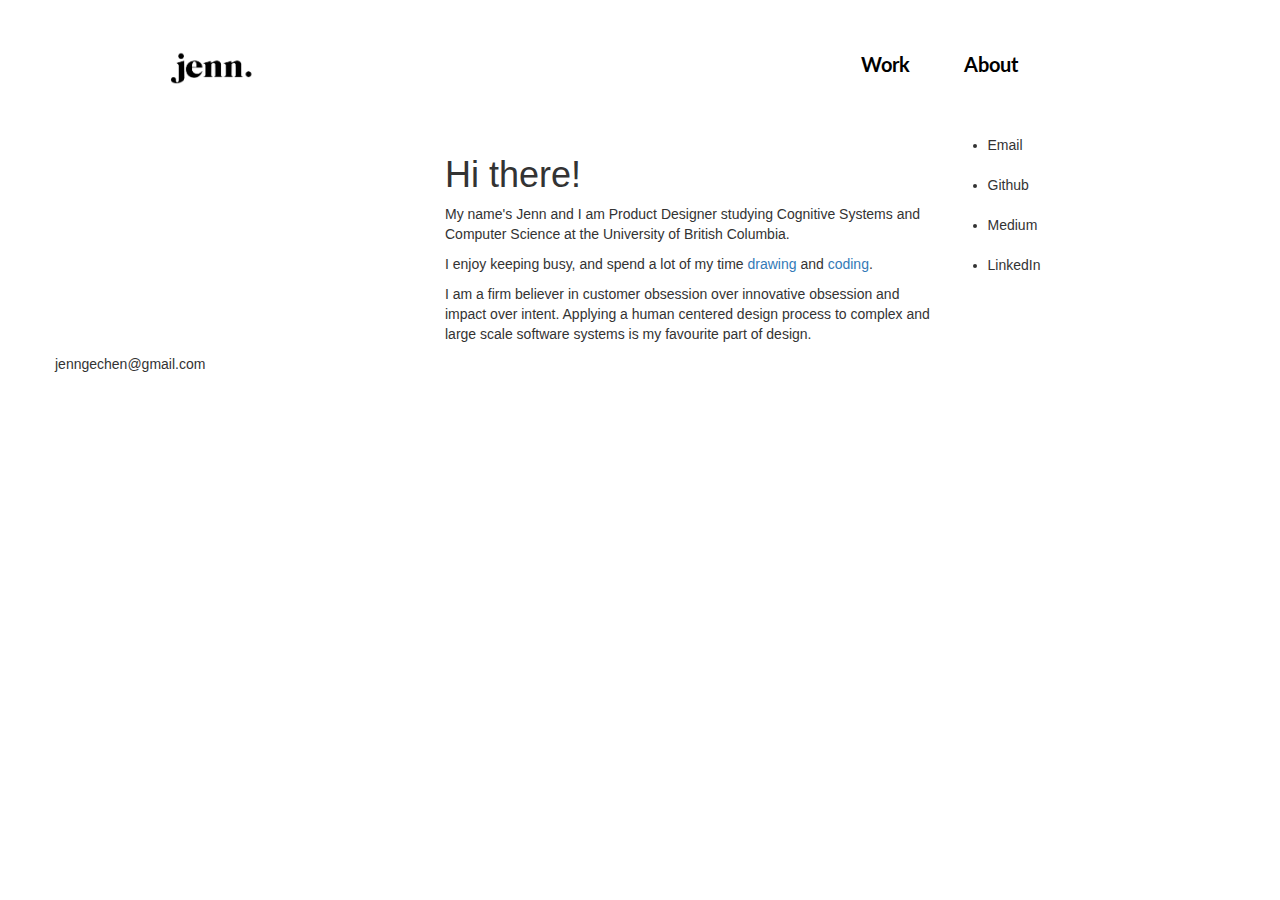
==== about.html @ 341b8a70 "fixed typo in about page" ====
<!DOCTYPE html>
<html lang="en">
    <head>
        <title>About</title>
        <link href="https://fonts.googleapis.com/css?family=Lato:400,700,900" rel="stylesheet">
        <link rel="stylesheet" href="https://maxcdn.bootstrapcdn.com/bootstrap/3.3.7/css/bootstrap.min.css" integrity="sha384-BVYiiSIFeK1dGmJRAkycuHAHRg32OmUcww7on3RYdg4Va+PmSTsz/K68vbdEjh4u" crossorigin="anonymous">
        <link rel="stylesheet" type="text/css" href="css/style.css">
        <script src="https://code.jquery.com/jquery-3.3.1.min.js" integrity="sha256-FgpCb/KJQlLNfOu91ta32o/NMZxltwRo8QtmkMRdAu8=" crossorigin="anonymous"></script>
        <script src="js/script.js"></script>
        <meta charset="utf-8">
    </head>
    <body>
        <div class="row navbar-top">
            <div class="col-xs-1"></div>
            <div class="col-xs-5">
                <a href="work.html">
                    <img src="assets/name.png" class="name-styling" alt="logo">
                </a>
            </div>
            <div class="col-xs-4">
                <div class="nav-links">
                    <p><a href="work.html" class="underline">Work</a></p>
                    <p><a href="about.html" class="underline">About</a></p>
                </div>
            </div>
            <div class="col-xs-1"></div>
        </div>
        <div class="container">
            <div class="row">
                <div class="col-xs-4">
                </div>
                <div class="col-xs-5">
                    <div class="row first-line">
                        <h1 class="intro-sentence">Hi there!</h1> 
                        <p class="personal-description">My name's Jenn and I am Product Designer studying Cognitive Systems and Computer Science at the University of British Columbia.</p>
                        <p class="personal-description">I enjoy keeping busy, and spend a lot of my time <a href="https://www.instagram.com/tabletopmami/" class="underline-list">drawing</a> and <a href="https://github.com/jennerate" class="underline-list">coding</a>.</p>
                        <p class="personal-description">I am a firm believer in customer obsession over innovative obsession and impact over intent. Applying a human centered design process to complex and large scale software systems is my favourite part of design.</p>
                    </div>
                </div>
                <div class="col-xs-3 links">
                    <ul class="list-styling">
                        <li class="underline-list"><a href="mailto:jenngechen@gmail.com"></a>Email</li><br>
                        <li class="underline-list"><a href="https://github.com/jennerate"></a>Github</li><br>
                        <li class="underline-list"><a href="https://medium.com/@jenngechen"></a>Medium</li><br>
                        <li class="underline-list"><a href="https://www.linkedin.com/in/jennygechen/"></a>LinkedIn</li><br>
                    </ul>
                </div>
            </div>
            <div class="row">
                <div class="footer">
                    <p class="email-styling underline-list">jenngechen@gmail.com</p>
                </div>
            </div>
        </div>
    </body>
</html>
---- css/style.css ----
.name-styling {
    width: 20%;
    height: auto;
    float: left;
}

.underline {
    display: inline;
    position: relative;
  }

.underline:after {
    content: "";
    position: absolute;
    z-index: -1;
    right: 0;
    width: 0;
    top: 3rem;
    background: #000;
    height: 4px;
    transition-property: width;
    transition-duration: 0.3s;
    transition-timing-function: ease-out;
}

.underline:hover:after,
.underline:focus:after,

.underline:active:after {
    left: 0;
    right: auto;
    width: 100%;
}

.nav-links {
    text-align: right;
}

.nav-links a:link {
    color: black;
    font-family: Lato;
    font-weight: 700;
    font-size: 2rem;
    text-decoration: none;
}

.nav-links a:active {
    color: black;
    font-family: Lato;
    font-weight: 700;
    font-size: 2rem;
    text-decoration: none;
}

.nav-links a {
    color: black;
    font-family: Lato;
    font-weight: 700;
    font-size: 2rem;
}

.nav-links p {
    display: inline-block;
    margin: auto;
    margin-left: 5rem;
    text-align: center;
}

.navbar-top {
    margin: 5rem;
}

.blue-background {
    background-color: #0000ff;
    margin-right: 1rem;
}

.img-resizing {
    width: 100%;
    height: auto;
    display: block;
    margin: auto;
}

.peach-background {
    background-color: #F9C1B1;
}

.first-projects {
    display: flex;
}

.project {
    position: relative;
  }

.project-description {
    position: absolute;
    top: 0;
    bottom: 0;
    left: 0;
    right: 0;
    background: rgba(31, 31, 31, 0.4);
    color: #fff;
    opacity: 0;
    display: flex;
    align-items: center;
    justify-content: center;
    transition: opacity .2s, visibility .2s;
}

.project:hover .project-description {
    visibility: visible;
    opacity: 1;
}

.project-description-text {
    font-family: Futura;
    font-size: 3rem;
}

.second-projects {
    padding-top: 2rem;
    display: flex;
}

.green-background {
    background-color: #FE5858;
    margin-right: 1rem;
}

.div-illustration {
    position: relative;
}

.img-resizing-illustrations {
    width: 65%;
    height: auto;
    position: absolute;
    bottom: 0;
    display: block;
    left: 16%;
}

.orange-background {
   background-color: #7CFFCB;
}
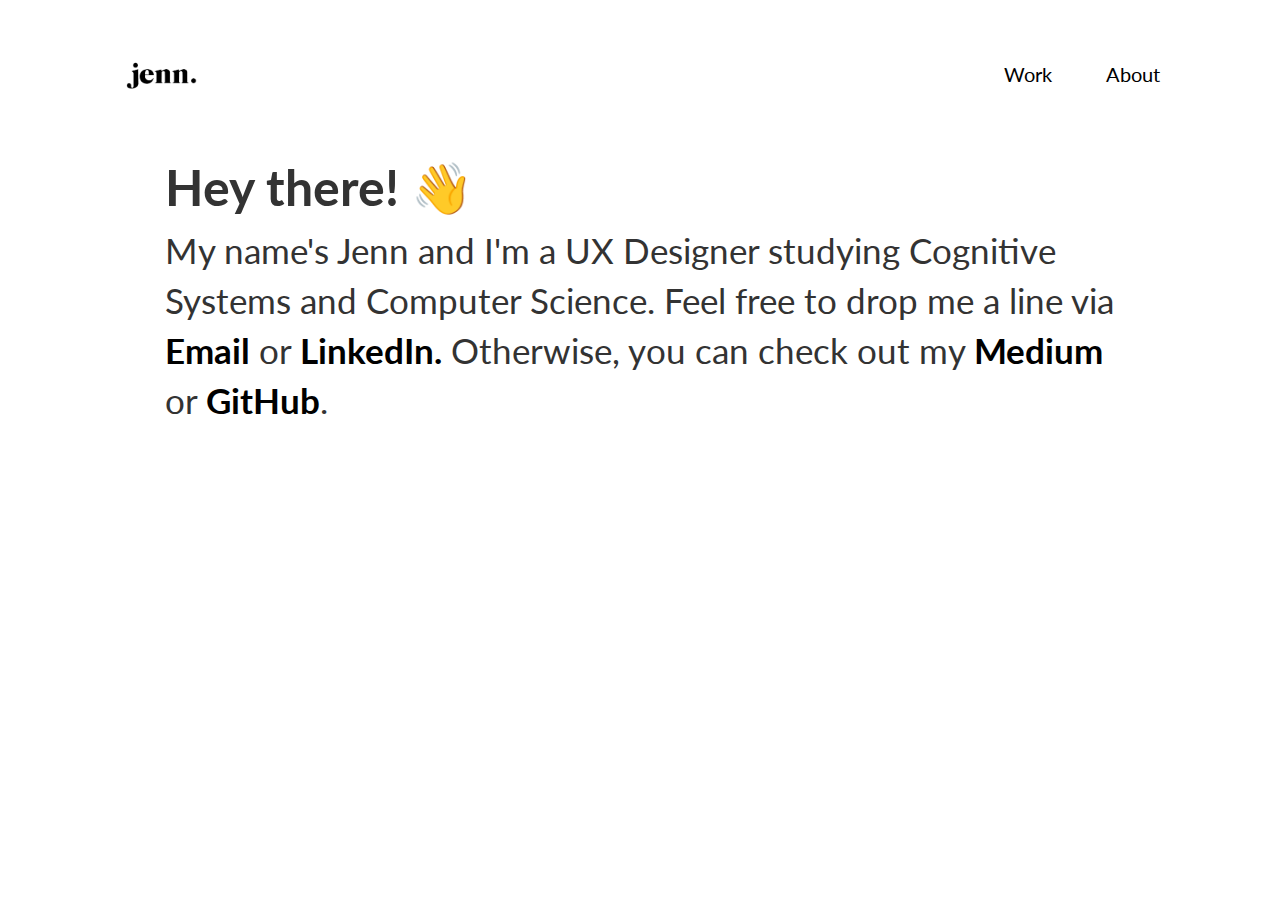
==== commit 5d830b5c: "added a profile description, restyled it, and added a footer" ====
--- a/about.html
+++ b/about.html
@@ -2,6 +2,7 @@
 <html lang="en">
     <head>
         <title>About</title>
+        <link rel="icon" href="assets/favicon.png">
         <link href="https://fonts.googleapis.com/css?family=Lato:400,700,900" rel="stylesheet">
         <link rel="stylesheet" href="https://maxcdn.bootstrapcdn.com/bootstrap/3.3.7/css/bootstrap.min.css" integrity="sha384-BVYiiSIFeK1dGmJRAkycuHAHRg32OmUcww7on3RYdg4Va+PmSTsz/K68vbdEjh4u" crossorigin="anonymous">
         <link rel="stylesheet" type="text/css" href="css/style.css">
@@ -10,45 +11,29 @@
         <meta charset="utf-8">
     </head>
     <body>
-        <div class="row navbar-top">
-            <div class="col-xs-1"></div>
-            <div class="col-xs-5">
-                <a href="work.html">
-                    <img src="assets/name.png" class="name-styling" alt="logo">
-                </a>
-            </div>
-            <div class="col-xs-4">
-                <div class="nav-links">
-                    <p><a href="work.html" class="underline">Work</a></p>
-                    <p><a href="about.html" class="underline">About</a></p>
-                </div>
-            </div>
-            <div class="col-xs-1"></div>
-        </div>
         <div class="container">
-            <div class="row">
-                <div class="col-xs-4">
-                </div>
-                <div class="col-xs-5">
-                    <div class="row first-line">
-                        <h1 class="intro-sentence">Hi there!</h1> 
-                        <p class="personal-description">My name's Jenn and I am Product Designer studying Cognitive Systems and Computer Science at the University of British Columbia.</p>
-                        <p class="personal-description">I enjoy keeping busy, and spend a lot of my time <a href="https://www.instagram.com/tabletopmami/" class="underline-list">drawing</a> and <a href="https://github.com/jennerate" class="underline-list">coding</a>.</p>
-                        <p class="personal-description">I am a firm believer in customer obsession over innovative obsession and impact over intent. Applying a human centered design process to complex and large scale software systems is my favourite part of design.</p>
+                <div class="row navbar-top">
+                    <div class="">
+                        <a href="work.html" class="underline"><img src="assets/name.png" class="name-styling" alt="logo"></a>
+                    </div>
+                    <div class="">
+                        <div class="nav-links">
+                            <p><a href="work.html" class="underline">Work</a></p>
+                            <p><a href="about.html" class="underline">About</a></p>
+                        </div>
                     </div>
                 </div>
-                <div class="col-xs-3 links">
-                    <ul class="list-styling">
-                        <li class="underline-list"><a href="mailto:jenngechen@gmail.com"></a>Email</li><br>
-                        <li class="underline-list"><a href="https://github.com/jennerate"></a>Github</li><br>
-                        <li class="underline-list"><a href="https://medium.com/@jenngechen"></a>Medium</li><br>
-                        <li class="underline-list"><a href="https://www.linkedin.com/in/jennygechen/"></a>LinkedIn</li><br>
-                    </ul>
-                </div>
-            </div>
-            <div class="row">
-                <div class="footer">
-                    <p class="email-styling underline-list">jenngechen@gmail.com</p>
+            <div class="container-fluid">
+                <div class="row">
+                    <div class="col-sm-10 col-sm-offset-1">
+                        <div class="row first-line">
+                            <h1 class="intro-sentence">Hey there! 👋</h1> 
+                            <p class="personal-description list-styling">My name's Jenn and I'm a UX Designer studying Cognitive Systems and Computer Science.
+                                Feel free to drop me a line via <a href="mailto:jenngechen@gmail.com" class="underline-list">Email</a> or <a href="https://www.linkedin.com/in/jennygechen/" class="underline-list">LinkedIn.</a>
+                                Otherwise, you can check out my <a href="https://medium.com/@jenngechen" class="underline-list">Medium</a> or <a href="https://github.com/jennerate" class="underline-list">GitHub</a>.
+                            </p>
+                        </div>
+                    </div>
                 </div>
             </div>
         </div>
--- a/css/style.css
+++ b/css/style.css
@@ -1,5 +1,6 @@
 .name-styling {
-    width: 20%;
+    width: 8rem;
+    margin-top: 1rem;
     height: auto;
     float: left;
 }
@@ -34,12 +35,13 @@
 
 .nav-links {
     text-align: right;
+    margin-top: 1rem;
 }
 
 .nav-links a:link {
     color: black;
     font-family: Lato;
-    font-weight: 700;
+    font-weight: 400;
     font-size: 2rem;
     text-decoration: none;
 }
@@ -47,7 +49,7 @@
 .nav-links a:active {
     color: black;
     font-family: Lato;
-    font-weight: 700;
+    font-weight: 400;
     font-size: 2rem;
     text-decoration: none;
 }
@@ -55,7 +57,7 @@
 .nav-links a {
     color: black;
     font-family: Lato;
-    font-weight: 700;
+    font-weight: 400;
     font-size: 2rem;
 }
 
@@ -72,7 +74,6 @@
 
 .blue-background {
     background-color: #0000ff;
-    margin-right: 1rem;
 }
 
 .img-resizing {
@@ -82,12 +83,16 @@
     margin: auto;
 }
 
+.sitterfix-img {
+    width: 100%;
+    height: auto;
+    display: block;
+    margin: auto;
+    padding-top: 2%;
+    padding-bottom: 2%;
+}
 .peach-background {
     background-color: #F9C1B1;
-}
-
-.first-projects {
-    display: flex;
 }
 
 .project {
@@ -119,29 +124,105 @@
     font-size: 3rem;
 }
 
-.second-projects {
-    padding-top: 2rem;
-    display: flex;
+.orange-background {
+    background-color: #FE5858;
+}
+
+.div-illustration {
+    position: relative;
+}
+
+.img-resizing-illustrations {
+    width: 51.5%;
+    height: auto;
+    display: block;
+    margin: auto;
 }
 
 .green-background {
-    background-color: #FE5858;
-    margin-right: 1rem;
-}
-
-.div-illustration {
-    position: relative;
-}
-
-.img-resizing-illustrations {
-    width: 65%;
-    height: auto;
+   background-color: #7CFFCB;    
+}
+
+.intro-sentence {
+    font-family: Lato;
+    font-weight: 700;
+    font-size: 5rem;
+}
+
+.personal-description {
+    font-family: Lato;
+    font-size: 3.5rem;
+}
+
+
+.list-styling {
+    list-style-type: none;
+}
+
+.list-styling li {
+    line-height: 3.75rem;
+}
+
+.underline-list {
+    display: inline;
+    position: relative;
+  }
+
+.underline-list:after {
+    content: "";
     position: absolute;
+    z-index: -1;
+    right: 0;
+    width: 0;
+    top: 4rem;
+    background: #000;
+    height: 4px;
+    transition-property: width;
+    transition-duration: 0.3s;
+    transition-timing-function: ease-out;
+}
+
+.underline-list:hover:after,
+.underline-list:focus:after,
+
+.underline-list:active:after {
+    left: 0;
+    right: auto;
+    width: 100%;
+}
+
+.footer {
+    position: relative;
+    left: 0;
     bottom: 0;
-    display: block;
-    left: 16%;
-}
-
-.orange-background {
-   background-color: #7CFFCB;
+    width: 100%;
+    text-align: center;
+    margin: auto;
+    padding-top: 5rem;
+}
+.personal-description a {
+    font-size: 3.5rem;
+    font-family: Lato;
+    color: black;
+    font-weight: 700;
+}
+
+.personal-description a:active, a:visited, a:focus, a:hover {
+    text-decoration: none;
+}
+
+.hr-spacing {
+    margin-top: 3rem;
+}
+
+@media (max-width: 990px) {
+    .hr-spacing  {
+        margin-top: 0rem;
+    }
+}
+
+.img-resizing-profile {
+    width: 70%;
+    height: auto;
+    float: right;
 }